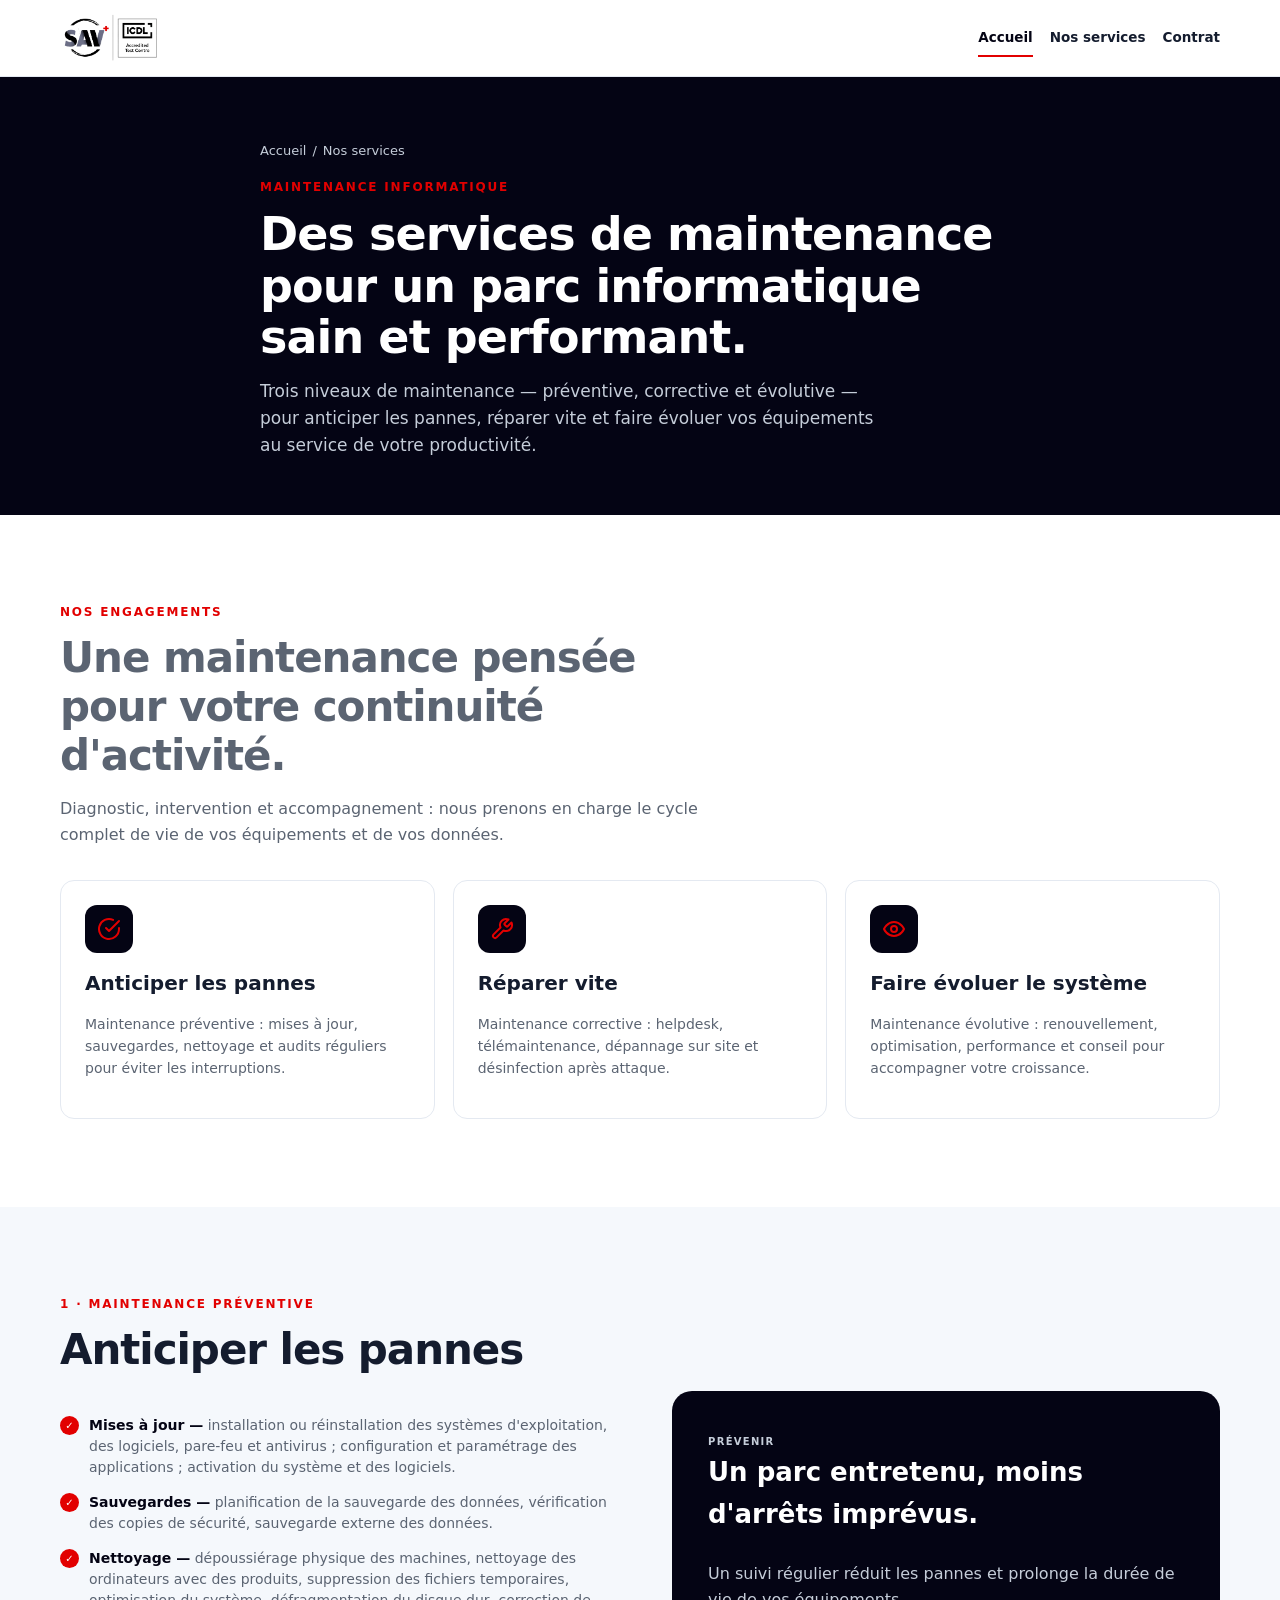
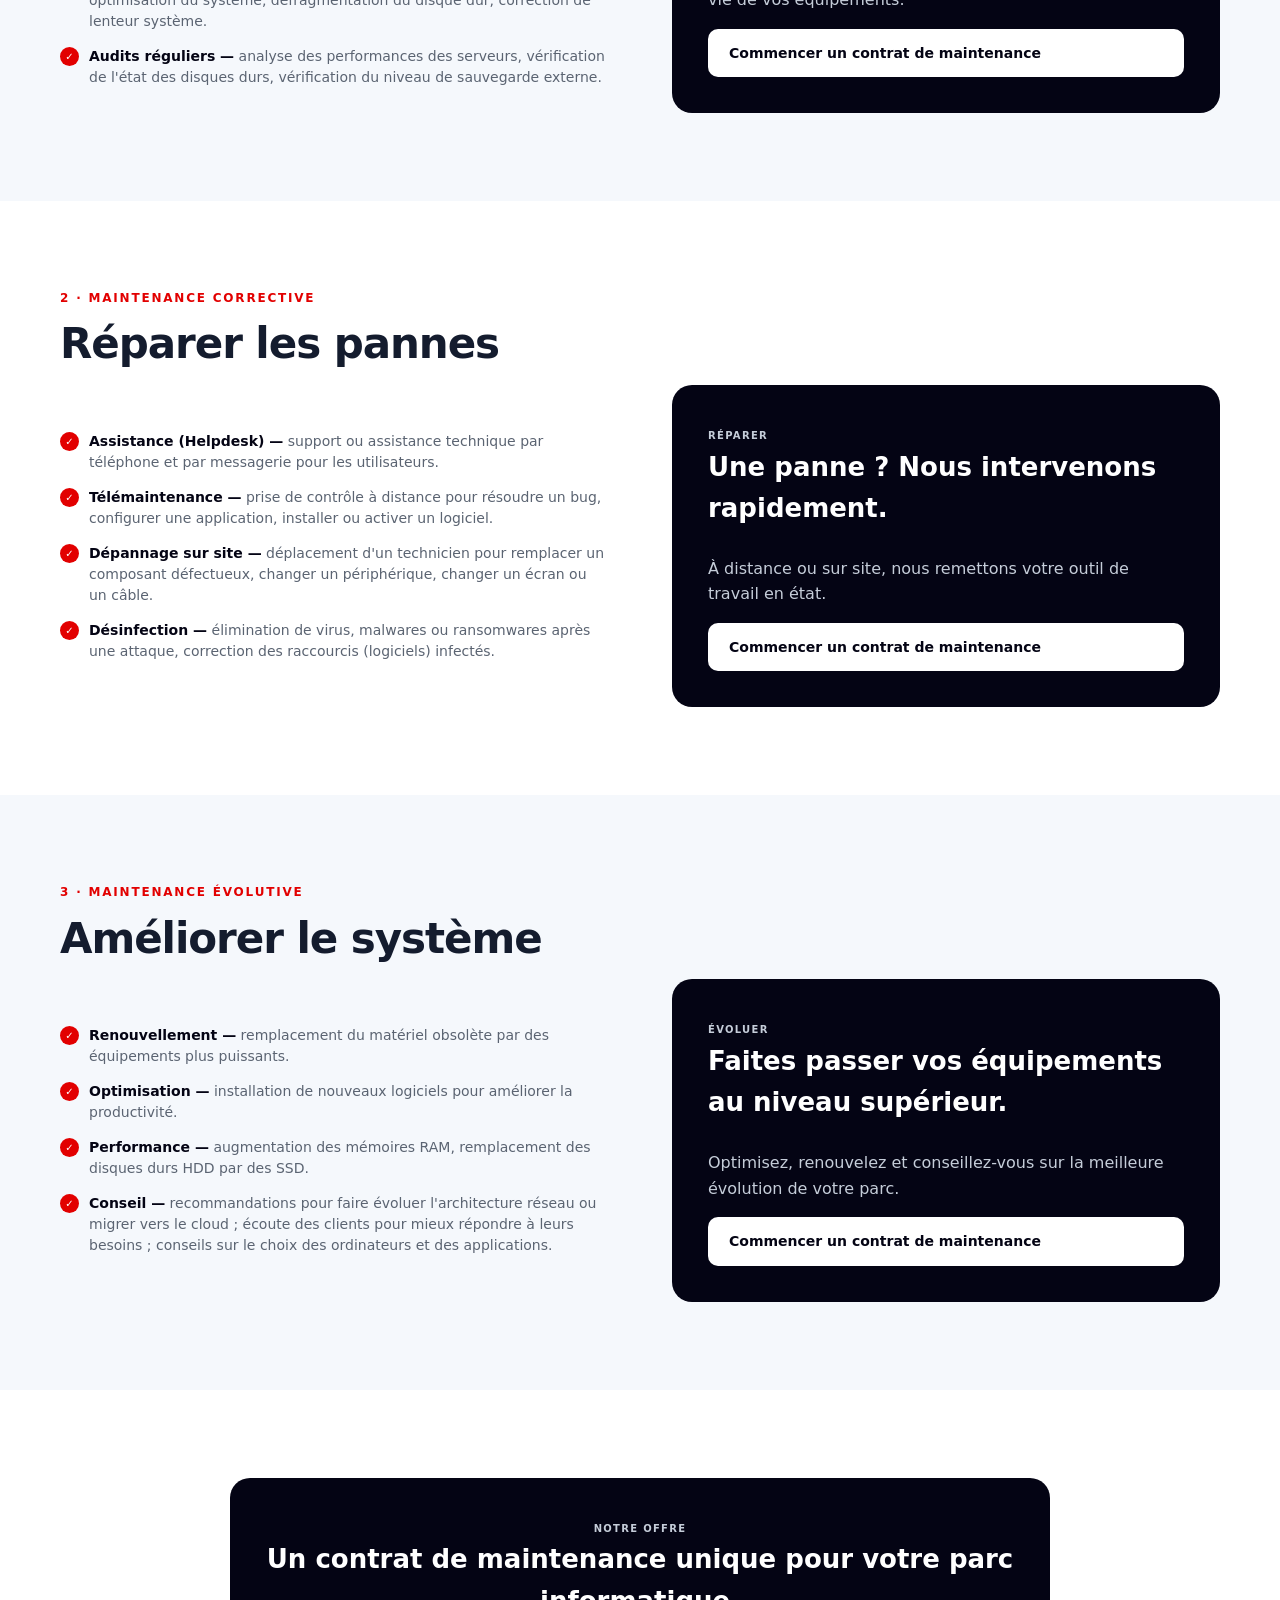
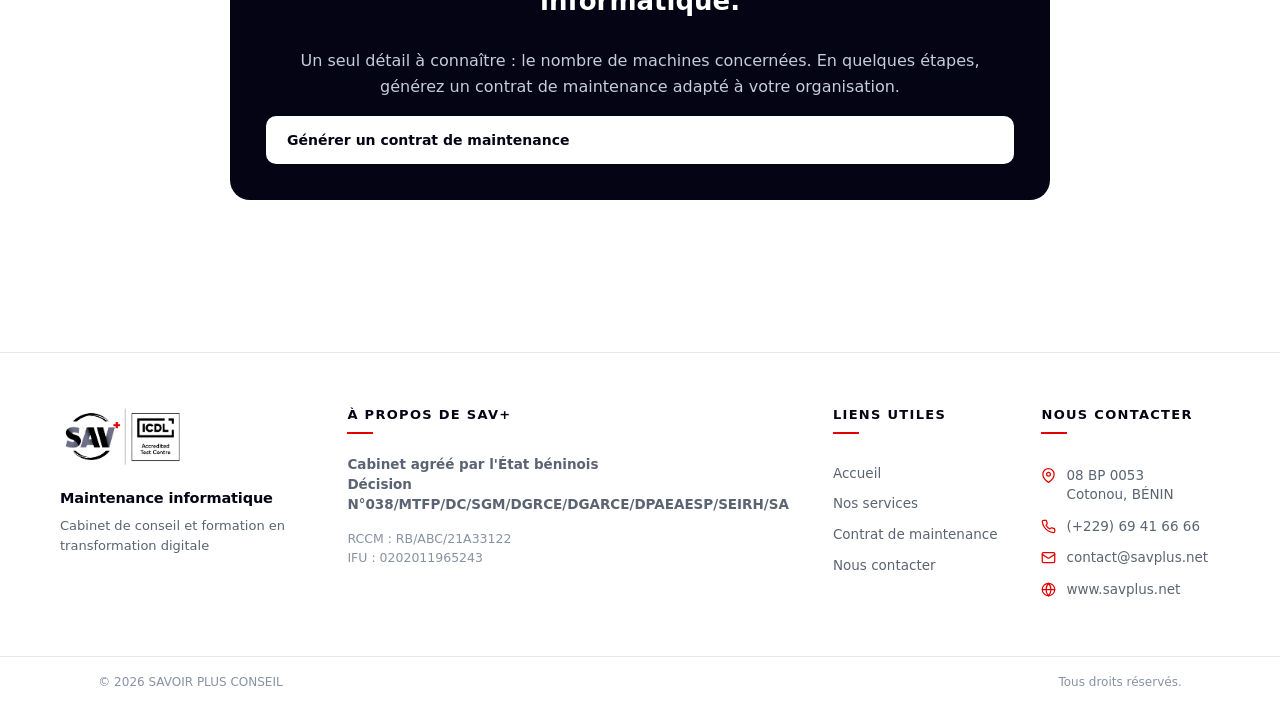
==== Maintenance_Services_Presentation/index.html @ a527054f "Initial commit: site de maintenance informatique SAV+ (refonte pro) Co-Authored-By: Claude Sonnet 5 " ====
<!doctype html>
<html lang="fr">
<head>
  <meta charset="utf-8">
  <meta name="viewport" content="width=device-width, initial-scale=1">
  <title>Nos services de maintenance informatique | SAVOIR PLUS CONSEIL</title>
  <meta name="description" content="Maintenance préventive, corrective et évolutive de votre parc informatique par SAVOIR PLUS CONSEIL : anticiper les pannes, réparer vite et faire évoluer votre système.">
  <link rel="stylesheet" href="styles.css">
</head>
<body>
<header class="site-header" id="siteHeader">
  <div class="container nav">
    <a class="brand" href="index.html"><img class="brand-logo" src="logo.webp" alt="SAV PLUS CONSEIL ICDL"></a>
    <nav id="siteNav">
      <a href="index.html" aria-current="page">Accueil</a>
      <a href="index.html#services">Nos services</a>
      <a href="maintenance.html">Contrat</a>
    </nav>
    <button class="nav-toggle" id="navToggle" aria-label="Ouvrir le menu" aria-expanded="false" aria-controls="siteNav"><span></span></button>
  </div>
</header>

<main>
<section class="page-hero">
  <div class="container page-hero-content">
    <div class="breadcrumb"><a href="index.html">Accueil</a><span>/</span><span>Nos services</span></div>
    <div class="eyebrow">MAINTENANCE INFORMATIQUE</div>
    <h1>Des services de maintenance pour un parc informatique sain et performant.</h1>
    <p>Trois niveaux de maintenance — préventive, corrective et évolutive — pour anticiper les pannes, réparer vite et faire évoluer vos équipements au service de votre productivité.</p>
  </div>
</section>

<section class="section">
  <div class="container">
    <div class="section-intro">
      <div class="eyebrow">NOS ENGAGEMENTS</div>
      <h2>Une maintenance pensée pour votre continuité d'activité.</h2>
      <p>Diagnostic, intervention et accompagnement : nous prenons en charge le cycle complet de vie de vos équipements et de vos données.</p>
    </div>
    <div class="cards cards-3">
      <article class="card">
        <div class="card-icon" aria-hidden="true"><svg viewBox="0 0 24 24" fill="none" stroke="currentColor" stroke-width="2" stroke-linecap="round" stroke-linejoin="round"><path d="M22 11.08V12a10 10 0 1 1-5.93-9.14"></path><polyline points="22 4 12 14.01 9 11.01"></polyline></svg></div>
        <h3>Anticiper les pannes</h3>
        <p>Maintenance préventive : mises à jour, sauvegardes, nettoyage et audits réguliers pour éviter les interruptions.</p>
      </article>
      <article class="card">
        <div class="card-icon" aria-hidden="true"><svg viewBox="0 0 24 24" fill="none" stroke="currentColor" stroke-width="2" stroke-linecap="round" stroke-linejoin="round"><path d="M14.7 6.3a1 1 0 0 0 0 1.4l1.6 1.6a1 1 0 0 0 1.4 0l3.77-3.77a6 6 0 0 1-7.94 7.94l-6.91 6.91a2.12 2.12 0 0 1-3-3l6.91-6.91a6 6 0 0 1 7.94-7.94l-3.76 3.76z"></path></svg></div>
        <h3>Réparer vite</h3>
        <p>Maintenance corrective : helpdesk, télémaintenance, dépannage sur site et désinfection après attaque.</p>
      </article>
      <article class="card">
        <div class="card-icon" aria-hidden="true"><svg viewBox="0 0 24 24" fill="none" stroke="currentColor" stroke-width="2" stroke-linecap="round" stroke-linejoin="round"><path d="M2 12s3-7 10-7 10 7 10 7-3 7-10 7-10-7-10-7Z"></path><circle cx="12" cy="12" r="3"></circle></svg></div>
        <h3>Faire évoluer le système</h3>
        <p>Maintenance évolutive : renouvellement, optimisation, performance et conseil pour accompagner votre croissance.</p>
      </article>
    </div>
  </div>
</section>

<section class="section section-alt" id="services">
  <div class="container">
    <div class="eyebrow">1 · MAINTENANCE PRÉVENTIVE</div>
    <h2>Anticiper les pannes</h2>
    <div class="two-col">
      <div>
        <ul class="check-list">
          <li><span><strong>Mises à jour —</strong> installation ou réinstallation des systèmes d'exploitation, des logiciels, pare-feu et antivirus ; configuration et paramétrage des applications ; activation du système et des logiciels.</span></li>
          <li><span><strong>Sauvegardes —</strong> planification de la sauvegarde des données, vérification des copies de sécurité, sauvegarde externe des données.</span></li>
          <li><span><strong>Nettoyage —</strong> dépoussiérage physique des machines, nettoyage des ordinateurs avec des produits, suppression des fichiers temporaires, optimisation du système, défragmentation du disque dur, correction de lenteur système.</span></li>
          <li><span><strong>Audits réguliers —</strong> analyse des performances des serveurs, vérification de l'état des disques durs, vérification du niveau de sauvegarde externe.</span></li>
        </ul>
      </div>
      <div class="cta-panel">
        <span class="tag">PRÉVENIR</span>
        <h3>Un parc entretenu, moins d'arrêts imprévus.</h3>
        <p>Un suivi régulier réduit les pannes et prolonge la durée de vie de vos équipements.</p>
        <a class="btn btn-primary btn-wide" href="maintenance.html">Commencer un contrat de maintenance</a>
      </div>
    </div>
  </div>
</section>

<section class="section">
  <div class="container">
    <div class="eyebrow">2 · MAINTENANCE CORRECTIVE</div>
    <h2>Réparer les pannes</h2>
    <div class="two-col">
      <div>
        <ul class="check-list">
          <li><span><strong>Assistance (Helpdesk) —</strong> support ou assistance technique par téléphone et par messagerie pour les utilisateurs.</span></li>
          <li><span><strong>Télémaintenance —</strong> prise de contrôle à distance pour résoudre un bug, configurer une application, installer ou activer un logiciel.</span></li>
          <li><span><strong>Dépannage sur site —</strong> déplacement d'un technicien pour remplacer un composant défectueux, changer un périphérique, changer un écran ou un câble.</span></li>
          <li><span><strong>Désinfection —</strong> élimination de virus, malwares ou ransomwares après une attaque, correction des raccourcis (logiciels) infectés.</span></li>
        </ul>
      </div>
      <div class="cta-panel">
        <span class="tag">RÉPARER</span>
        <h3>Une panne ? Nous intervenons rapidement.</h3>
        <p>À distance ou sur site, nous remettons votre outil de travail en état.</p>
        <a class="btn btn-primary btn-wide" href="maintenance.html">Commencer un contrat de maintenance</a>
      </div>
    </div>
  </div>
</section>

<section class="section section-alt">
  <div class="container">
    <div class="eyebrow">3 · MAINTENANCE ÉVOLUTIVE</div>
    <h2>Améliorer le système</h2>
    <div class="two-col">
      <div>
        <ul class="check-list">
          <li><span><strong>Renouvellement —</strong> remplacement du matériel obsolète par des équipements plus puissants.</span></li>
          <li><span><strong>Optimisation —</strong> installation de nouveaux logiciels pour améliorer la productivité.</span></li>
          <li><span><strong>Performance —</strong> augmentation des mémoires RAM, remplacement des disques durs HDD par des SSD.</span></li>
          <li><span><strong>Conseil —</strong> recommandations pour faire évoluer l'architecture réseau ou migrer vers le cloud ; écoute des clients pour mieux répondre à leurs besoins ; conseils sur le choix des ordinateurs et des applications.</span></li>
        </ul>
      </div>
      <div class="cta-panel">
        <span class="tag">ÉVOLUER</span>
        <h3>Faites passer vos équipements au niveau supérieur.</h3>
        <p>Optimisez, renouvelez et conseillez-vous sur la meilleure évolution de votre parc.</p>
        <a class="btn btn-primary btn-wide" href="maintenance.html">Commencer un contrat de maintenance</a>
      </div>
    </div>
  </div>
</section>

<section class="section">
  <div class="container">
    <div class="cta-panel" style="max-width:820px;margin:0 auto;text-align:center">
      <span class="tag">NOTRE OFFRE</span>
      <h3>Un contrat de maintenance unique pour votre parc informatique.</h3>
      <p>Un seul détail à connaître : le nombre de machines concernées. En quelques étapes, générez un contrat de maintenance adapté à votre organisation.</p>
      <a class="btn btn-primary btn-wide" href="maintenance.html">Générer un contrat de maintenance</a>
    </div>
  </div>
</section>
</main>

<footer>
  <div class="container footer-grid">
    <div class="footer-col footer-identity">
      <a class="footer-brand" href="index.html"><img class="footer-logo" src="logo.webp" alt="SAV+"></a>
      <p class="footer-tagline">Maintenance informatique</p>
      <p class="footer-sub">Cabinet de conseil et formation en transformation digitale</p>
    </div>
    <div class="footer-col">
      <h4 class="footer-title">À propos de SAV+</h4>
      <p class="footer-stat">Cabinet agréé par l'État béninois<br>Décision N°038/MTFP/DC/SGM/DGRCE/DGARCE/DPAEAESP/SEIRH/SA</p>
      <p class="footer-meta">RCCM : RB/ABC/21A33122<br>IFU : 0202011965243</p>
    </div>
    <div class="footer-col footer-links">
      <h4 class="footer-title">Liens utiles</h4>
      <a href="index.html">Accueil</a>
      <a href="index.html#services">Nos services</a>
      <a href="maintenance.html">Contrat de maintenance</a>
      <a href="mailto:contact@savplus.net">Nous contacter</a>
    </div>
    <div class="footer-col footer-contact">
      <h4 class="footer-title">Nous contacter</h4>
      <p class="footer-line"><svg viewBox="0 0 24 24" fill="none" stroke="currentColor" stroke-width="2" stroke-linecap="round" stroke-linejoin="round" aria-hidden="true"><path d="M21 10c0 7-9 13-9 13s-9-6-9-13a9 9 0 0 1 18 0z"/><circle cx="12" cy="10" r="3"/></svg><span>08 BP 0053<br>Cotonou, BÉNIN</span></p>
      <p class="footer-line"><svg viewBox="0 0 24 24" fill="none" stroke="currentColor" stroke-width="2" stroke-linecap="round" stroke-linejoin="round" aria-hidden="true"><path d="M22 16.92v3a2 2 0 0 1-2.18 2 19.79 19.79 0 0 1-8.63-3.07 19.5 19.5 0 0 1-6-6 19.79 19.79 0 0 1-3.07-8.67A2 2 0 0 1 4.11 2h3a2 2 0 0 1 2 1.72c.13.96.36 1.9.7 2.81a2 2 0 0 1-.45 2.11L8.09 9.91a16 16 0 0 0 6 6l1.27-1.27a2 2 0 0 1 2.11-.45c.91.34 1.85.57 2.81.7A2 2 0 0 1 22 16.92z"/></svg><a href="tel:+2290169416666">(+229) 69 41 66 66</a></p>
      <p class="footer-line"><svg viewBox="0 0 24 24" fill="none" stroke="currentColor" stroke-width="2" stroke-linecap="round" stroke-linejoin="round" aria-hidden="true"><rect width="20" height="16" x="2" y="4" rx="2"/><path d="m22 7-8.97 5.7a1.94 1.94 0 0 1-2.06 0L2 7"/></svg><a href="mailto:contact@savplus.net">contact@savplus.net</a></p>
      <p class="footer-line"><svg viewBox="0 0 24 24" fill="none" stroke="currentColor" stroke-width="2" stroke-linecap="round" stroke-linejoin="round" aria-hidden="true"><circle cx="12" cy="12" r="10"/><path d="M2 12h20"/><path d="M12 2a15.3 15.3 0 0 1 4 10 15.3 15.3 0 0 1-4 10 15.3 15.3 0 0 1-4-10 15.3 15.3 0 0 1 4-10z"/></svg><a href="https://savplus.net/" target="_blank" rel="noopener">www.savplus.net</a></p>
    </div>
  </div>
  <div class="footer-base">
    <div class="container footer-base-inner">
      <span>© 2026 SAVOIR PLUS CONSEIL</span>
      <span>Tous droits réservés.</span>
    </div>
  </div>
</footer>
<script src="script.js"></script>
</body>
</html>
---- Maintenance_Services_Presentation/styles.css ----
:root{
  --navy-950:#040414;
  --navy-900:#040414;
  --navy-800:#040414;
  --blue-700:#040414;
  --blue-600:#040414;
  --blue-100:#eef1f6;
  --blue-50:#eef1f6;
  --gold-500:#e20000;
  --gold-600:#e20000;
  --ink:#141c2e;
  --gray-600:#5b6472;
  --gray-400:#8792a3;
  --border:#e4e9f1;
  --bg-alt:#f5f8fc;
  --radius-lg:20px;
  --radius-md:14px;
  --shadow-sm:0 6px 18px rgba(10,30,60,.06);
  --shadow-md:0 20px 45px rgba(10,30,60,.12);
}
*{box-sizing:border-box}
html{scroll-behavior:smooth}
body{margin:0;font-family:"Inter",system-ui,Arial,sans-serif;color:var(--ink);background:#fff;line-height:1.6}
a{text-decoration:none;color:inherit}
img{max-width:100%;display:block}
.container{width:min(1160px,92%);margin:auto}

/* Header */
.site-header{position:sticky;top:0;z-index:30;background:rgba(255,255,255,.94);backdrop-filter:saturate(180%) blur(10px);border-bottom:1px solid var(--border);transition:box-shadow .25s ease}
.site-header.scrolled{box-shadow:0 8px 24px rgba(10,30,60,.08)}
.nav{height:76px;display:flex;align-items:center;gap:30px}
.brand{display:flex;align-items:center;gap:8px;font-weight:800;letter-spacing:.05em}
.brand .brand-logo{height:52px;width:auto;display:block}
.brand-mark{display:inline-flex;background:linear-gradient(135deg,var(--blue-700),var(--navy-800));color:#fff;padding:7px 10px;border-radius:8px;font-weight:900}
.nav nav{display:flex;align-items:center;gap:17px;margin-left:auto;font-size:13.5px;font-weight:600}
.nav nav a:not(.btn){position:relative;padding:4px 0;display:inline-flex;align-items:center;gap:6px;flex:none;white-space:nowrap}
.nav nav a:not(.btn):hover{color:var(--blue-700)}
.nav-icon{display:inline-flex;color:var(--gold-500);transition:transform .2s ease,color .2s ease}
.nav-icon svg{width:15px;height:15px}
.nav nav a:not(.btn)::after{content:"";position:absolute;left:0;right:100%;bottom:-4px;height:2px;background:var(--gold-500);transition:right .2s ease}
.nav nav a:not(.btn):hover::after{right:0}
.nav nav a[aria-current="page"]:not(.btn)::after{right:0}
.nav-shop-link{color:var(--gold-600);font-weight:800}
.nav-cta{display:flex;align-items:center;gap:8px;margin-left:6px;padding-left:16px;border-left:1px solid var(--border);flex:none}
.nav .btn{padding:9px 15px;font-size:13px;gap:6px}
.nav .btn-icon svg{width:14px;height:14px}
.nav .btn-light{background:transparent;border:1px solid var(--border);color:var(--navy-900);box-shadow:none}
.nav .btn-light:hover{background:var(--blue-50);border-color:var(--navy-900);transform:translateY(-2px)}
.nav-toggle{display:none;margin-left:auto;background:none;border:1px solid var(--border);border-radius:10px;width:42px;height:42px;align-items:center;justify-content:center;cursor:pointer}
.nav-toggle span,.nav-toggle span::before,.nav-toggle span::after{content:"";display:block;width:20px;height:2px;background:var(--ink);position:relative;transition:.2s}
.nav-toggle span::before{position:absolute;top:-6px}
.nav-toggle span::after{position:absolute;top:6px}

/* Buttons */
.btn{display:inline-block;border-radius:10px;padding:12px 20px;font-weight:750;font-size:14px;border:1px solid transparent;transition:transform .15s ease,box-shadow .15s ease,background .15s ease}
.btn-primary{background:var(--blue-700);color:#fff;box-shadow:0 10px 24px rgba(4,4,20,.25)}
.btn-primary:hover{background:var(--navy-800);transform:translateY(-1px)}
.btn-light{background:var(--blue-100);color:var(--navy-900)}
.btn-light:hover{background:#eef1f6}
.btn-outline{border-color:var(--blue-700);color:var(--blue-700);margin-top:10px}
.btn-outline:hover{background:var(--blue-50)}
.btn-white{background:#fff;color:var(--navy-900);margin-left:8px}
.btn-white:hover{background:var(--gold-500);color:#fff}
.btn-wide{display:block;text-align:center;width:100%}
.btn-gold{background:var(--gold-500);color:#fff}
.btn-gold:hover{background:var(--gold-600)}

/* Contact form */
.contact-form{max-width:760px;margin-top:20px;display:grid;gap:16px}
.contact-form .field{display:grid;gap:6px}
.contact-form label{font-weight:700;font-size:14px}
.contact-form input,.contact-form textarea,.contact-form select{width:100%;padding:12px 14px;border:1px solid var(--border);border-radius:10px;font:inherit;color:var(--ink);background:#fff}
.contact-form input:focus,.contact-form textarea:focus,.contact-form select:focus{outline:none;border-color:var(--blue-700);box-shadow:0 0 0 3px var(--blue-100)}
.contact-form textarea{min-height:140px;resize:vertical}
.contact-form .row{display:grid;grid-template-columns:1fr 1fr;gap:16px}
.contact-form .btn-wide{margin-top:4px}
.contact-form .hint{font-size:13px;color:var(--gray-600)}
.form-success{border-left:4px solid var(--gold-500);background:var(--bg-alt);border-radius:10px;padding:16px 20px;margin-top:16px}
.hidden{display:none!important}

/* Hero */
.hero{position:relative;padding:96px 0 72px;overflow:hidden;background:linear-gradient(180deg,var(--navy-950) 0%,var(--navy-900) 100%);color:#fff}
.hero::before{content:"";position:absolute;inset:0;background:url("assets/images/hero-formation.webp") center 30%/cover no-repeat;opacity:.36}
.hero::after{content:"";position:absolute;inset:0;background:rgba(4,4,20,.72)}
.hero-grid{position:relative;z-index:1;display:grid;grid-template-columns:1.35fr .75fr;gap:70px;align-items:center}
.eyebrow{font-size:12px;font-weight:850;letter-spacing:.15em;color:var(--gold-500);margin-bottom:12px}
.hero h1{font-size:clamp(38px,4.6vw,60px);line-height:1.08;margin:0 0 20px;letter-spacing:-.03em;color:#fff}
.hero h1 span{color:var(--gold-500)}
.lead{font-size:18px;color:#c5cdd9;max-width:640px}
.hero-actions{display:flex;gap:12px;margin:30px 0;flex-wrap:wrap}
.trust-row{display:flex;gap:38px;margin-top:30px;flex-wrap:wrap}
.trust-row div{display:flex;flex-direction:column}
.trust-row strong{font-size:23px;color:#fff}
.trust-row span{font-size:12px;color:#c5cdd9}
.hero-card{position:relative;background:linear-gradient(160deg,rgba(255,255,255,.08),rgba(255,255,255,.015) 45%),linear-gradient(160deg,var(--navy-800),var(--navy-950));border-radius:var(--radius-lg);padding:22px;color:#fff;box-shadow:0 30px 70px rgba(0,0,0,.55),0 0 0 1px rgba(255,255,255,.1);border:1px solid rgba(255,255,255,.18)}
.hero-card::before{content:"";position:absolute;top:0;left:26px;right:26px;height:3px;border-radius:0 0 3px 3px;background:var(--gold-500)}
.card-top{font-size:11px;letter-spacing:.15em;font-weight:800;opacity:.85}
.certificate{background:#fff;color:var(--ink);border-radius:16px;margin:20px 0;padding:35px 25px;text-align:center;min-height:250px;display:flex;flex-direction:column;justify-content:center}
.certificate-logo{width:110px;height:auto;margin:0 auto 18px;display:block}
.certificate p{font-size:12px;color:var(--gray-600);margin:0}
.certificate strong{font-size:24px;margin:8px 0}
.certificate small{color:var(--blue-700);font-weight:700}
.hero-note{font-size:13px;text-align:center;opacity:.9}

/* Sections */
.section{padding:88px 0}
.section-alt{background:var(--bg-alt)}
.two-col{display:grid;grid-template-columns:1fr 1fr;gap:64px;align-items:center}
.section h2{font-size:clamp(28px,3.6vw,42px);line-height:1.16;margin:0 0 16px;letter-spacing:-.025em}
.feature-list{margin-top:32px}
.feature-list div{display:flex;gap:18px;padding:18px 0;border-bottom:1px solid var(--border)}
.feature-list b{color:var(--blue-700);font-size:15px}

.info-panel,.cta-panel{background:var(--blue-50);border-radius:var(--radius-lg);padding:36px;border:1px solid var(--border)}
.info-panel h3,.cta-panel h3{font-size:26px;margin-top:0}
.text-link{color:var(--blue-700);font-weight:750}
.section-intro{color:var(--gray-600);max-width:680px}

.cards{display:grid;grid-template-columns:repeat(4,1fr);gap:18px;margin-top:32px}
.cards-3{grid-template-columns:repeat(3,1fr)}
.cards-3 .card ul{margin-top:8px}
.card{background:#fff;border:1px solid var(--border);border-radius:var(--radius-md);padding:24px;transition:transform .18s ease,box-shadow .18s ease}
.card:hover{transform:translateY(-4px);box-shadow:var(--shadow-sm)}
.card.featured{border:2px solid var(--gold-500);box-shadow:0 15px 35px rgba(226,0,0,.15);position:relative}
.card.featured::before{content:"POPULAIRE";position:absolute;top:-11px;right:20px;background:var(--gold-500);color:#fff;font-size:10px;font-weight:850;letter-spacing:.08em;padding:4px 10px;border-radius:999px}
.tag{font-size:10px;letter-spacing:.13em;font-weight:850;color:var(--blue-700)}
.card h3{margin:10px 0;font-size:20px}
.card p{color:var(--gray-600);font-size:14px}
.card ul{padding-left:18px;color:#3d4a60;font-size:13px}
.footnote{font-size:12px;color:var(--gray-400);margin-top:18px}

.audience-grid{display:grid;grid-template-columns:repeat(4,1fr);gap:18px;margin-top:32px}
.audience-card{padding:0;border:1px solid var(--border);border-radius:16px;overflow:hidden;background:#fff;transition:transform .18s ease,box-shadow .18s ease}
.audience-card:hover{transform:translateY(-4px);box-shadow:var(--shadow-sm)}
.audience-photo{height:130px;background-size:cover;background-position:center}
.audience-body{padding:20px 22px 24px}
.audience-icon{font-size:24px}
.audience-card h3{margin:10px 0 5px;font-size:17px}
.audience-card p{color:var(--gray-600);font-size:14px;margin:0}

.section-dark{background:linear-gradient(180deg,var(--navy-950),var(--navy-900));color:#fff}
.section-dark .eyebrow{color:var(--gold-500)}
.steps{display:grid;grid-template-columns:repeat(4,1fr);gap:20px;margin-top:40px}
.steps-3{grid-template-columns:repeat(3,1fr)}
.steps div{border-top:2px solid rgba(255,255,255,.16);padding-top:20px}
.steps b{display:grid;place-items:center;width:38px;height:38px;border-radius:50%;background:var(--gold-500);color:#fff;margin-bottom:15px;font-size:15px}
.steps h3{margin:0 0 5px}
.steps p{color:#c5cdd9;font-size:14px}

/* Bloc chiffres clés : typo plutôt que rond serré */
.stat-grid{display:grid;grid-template-columns:repeat(4,1fr);gap:24px;margin-top:40px}
.stat-grid>div{border-top:2px solid rgba(255,255,255,.16);padding-top:24px}
.stat-number{display:block;font-size:clamp(30px,3vw,40px);font-weight:900;color:var(--gold-500);letter-spacing:-.02em;line-height:1}
.stat-grid h3{margin:16px 0 6px;font-size:16px}
.stat-grid p{color:#c5cdd9;font-size:14px;margin:0}
@media(max-width:900px){.stat-grid{grid-template-columns:repeat(2,1fr)}}
@media(max-width:600px){.stat-grid{grid-template-columns:1fr}}

.contact-card{background:#fff;border:1px solid var(--border);border-radius:16px;padding:22px}
.contact-card strong{color:var(--navy-900)}
.micro-note{font-weight:400;font-size:12px;color:var(--gray-400)}
.cta-panel{background:linear-gradient(135deg,var(--blue-700),var(--navy-800));color:#fff;border:none}
.cta-panel .tag{color:#c5cdd9}
.cta-panel p{color:#c5cdd9}
.cta-panel .btn-primary{background:#fff;color:var(--navy-900);box-shadow:none}
.cta-panel .btn-primary:hover{background:var(--gold-500);color:#fff}
.cta-panel .btn-outline{border-color:rgba(255,255,255,.5);color:#fff}
.cta-panel .btn-outline:hover{background:rgba(255,255,255,.1)}

.enterprise-media{display:grid;grid-template-columns:1.1fr .9fr;gap:16px;margin-top:36px}
.enterprise-media img{width:100%;border-radius:var(--radius-md);object-fit:cover;box-shadow:var(--shadow-sm)}
.enterprise-media>img{aspect-ratio:3/4}
.enterprise-media-stack{display:flex;flex-direction:column;gap:16px}
.enterprise-media-stack img{aspect-ratio:16/10;flex:1}
.enterprise-grid{display:grid;grid-template-columns:repeat(4,1fr);gap:15px;margin-top:36px}
.enterprise-grid div{background:#fff;border:1px solid var(--border);border-radius:14px;padding:22px}
.enterprise-grid strong,.enterprise-grid span{display:block}
.enterprise-grid span{color:var(--gray-600);font-size:13px;margin-top:5px}

.contact-strip{background:linear-gradient(120deg,var(--blue-700),var(--navy-900));color:#fff;padding:55px 0}
.contact-strip .eyebrow{color:#c5cdd9}
.contact-flex{display:flex;justify-content:space-between;align-items:center;gap:30px;flex-wrap:wrap}
.contact-flex h2{margin:0;font-size:29px}

footer{background:#fff;border-top:1px solid var(--border);margin-top:64px}
.footer-grid{display:grid;grid-template-columns:1.5fr 1fr 1fr 1.1fr;gap:44px;padding:52px 0 56px;align-items:start}
.footer-col{display:flex;flex-direction:column}
.footer-identity{max-width:270px}
.footer-brand{display:inline-block;margin-bottom:18px}
.footer-logo{height:64px;width:auto;display:block}
.footer-tagline{font-size:14.5px;font-weight:800;color:var(--navy-900);margin:0 0 6px;letter-spacing:-.01em}
.footer-sub{font-size:13px;color:var(--gray-600);margin:0;line-height:1.55}
.footer-title{font-size:13px;font-weight:900;color:var(--navy-900);text-transform:uppercase;letter-spacing:.1em;margin:0 0 20px;padding-bottom:8px;position:relative}
.footer-title::after{content:"";position:absolute;left:0;bottom:0;width:26px;height:2px;background:var(--gold-500)}
.footer-stat{font-size:13.5px;font-weight:600;color:var(--gray-600);margin:0 0 14px;line-height:1.5}
.footer-meta{font-size:12.5px;color:var(--gray-400);margin:0;line-height:1.55}
.footer-links{display:flex;flex-direction:column;gap:9px;font-size:13.5px}
.footer-links a{color:var(--gray-600);width:max-content;position:relative;transition:color .15s ease}
.footer-links a:hover{color:var(--gold-600)}
.footer-contact{display:flex;flex-direction:column;gap:12px;font-size:13.5px}
.footer-line{display:flex;align-items:flex-start;gap:10px;margin:0;color:var(--gray-600);line-height:1.45}
.footer-line svg{width:15px;height:15px;flex-shrink:0;margin-top:2px;color:var(--gold-500)}
.footer-line a{color:var(--gray-600);transition:color .15s ease}
.footer-line a:hover{color:var(--gold-600)}
.footer-base{border-top:1px solid var(--border);padding:16px 4%}
.footer-base-inner{display:flex;justify-content:space-between;gap:10px;flex-wrap:wrap;font-size:12px;color:var(--gray-400)}

/* Sub-page hero */
.page-hero{position:relative;padding:64px 0 56px;overflow:hidden;background:linear-gradient(180deg,var(--navy-950),var(--navy-900));color:#fff}
.page-hero.with-photo::before{content:"";position:absolute;inset:0;background-image:var(--bg);background-size:cover;background-position:center;opacity:.22}
.page-hero.with-photo::after{content:"";position:absolute;inset:0;background:rgba(4,4,20,.8)}
.page-hero-content{position:relative;z-index:1;max-width:760px}
.breadcrumb{font-size:13px;color:#c5cdd9;margin-bottom:16px;display:flex;gap:6px;align-items:center;flex-wrap:wrap}
.breadcrumb a{color:#c5cdd9}
.breadcrumb a:hover{color:var(--gold-500)}
.page-hero h1{font-size:clamp(30px,3.8vw,46px);margin:0 0 14px;letter-spacing:-.02em;color:#fff;line-height:1.12}
.page-hero p{color:#c5cdd9;font-size:17px;max-width:640px;margin:0}
.nav nav a[aria-current="page"]:not(.btn){color:var(--blue-700)}

/* Zigzag feature rows */
.feature-row{display:grid;grid-template-columns:1fr 1fr;gap:60px;align-items:center;padding:56px 0}
.feature-row:not(:last-child){border-bottom:1px solid var(--border)}
.feature-row.reverse .feature-row-media{order:2}
.feature-row-media img{border-radius:var(--radius-lg);box-shadow:var(--shadow-md);aspect-ratio:4/3;object-fit:cover;width:100%}
.feature-row-media.media-contain{display:flex;align-items:center;justify-content:center}
.feature-row-media.media-contain img{aspect-ratio:auto;object-fit:contain;box-shadow:none;border-radius:0;width:auto;max-width:100%;max-height:360px}
.feature-row-body h2{margin:0 0 14px}
.feature-row-body ul{padding-left:20px;color:#3d4a60;margin:16px 0 0}
.feature-row-body li{margin-bottom:8px}

/* Program detail blocks */
.program-detail{border:1px solid var(--border);border-radius:var(--radius-lg);overflow:hidden;margin-bottom:26px;display:grid;grid-template-columns:.85fr 1.15fr}
.program-detail img{width:100%;height:100%;object-fit:cover;aspect-ratio:3/4}
.program-detail-body{padding:34px}
.program-detail-body h3{margin:6px 0 12px;font-size:23px}
.program-detail-body p{color:var(--gray-600)}
.module-pills{display:flex;flex-wrap:wrap;gap:8px;margin-top:16px}
.module-pill{background:var(--blue-50);color:var(--navy-900);border:1px solid var(--border);font-size:12px;font-weight:700;padding:6px 12px;border-radius:999px}

/* Timeline (processus) */
.timeline{margin-top:44px}
.timeline-item{position:relative;padding-bottom:50px}
.timeline-item:not(:last-child)::before{content:"";position:absolute;left:54px;top:112px;bottom:-6px;width:2px;background:var(--border)}
.timeline-head{display:flex;align-items:center;gap:24px;margin-bottom:22px}
.timeline-num{flex:none;width:108px;height:108px;border-radius:50%;background:linear-gradient(135deg,var(--blue-700),var(--navy-800));color:#fff;display:grid;place-items:center;font-size:30px;font-weight:900;box-shadow:var(--shadow-sm)}
.timeline-head h3{margin:0;font-size:24px}
.timeline-body{display:grid;grid-template-columns:1.1fr .9fr;gap:30px;align-items:center;padding-left:132px}
.timeline-body img{border-radius:var(--radius-md);object-fit:cover;width:100%;aspect-ratio:16/10;box-shadow:var(--shadow-sm)}
.timeline-body p{color:var(--gray-600)}

/* Gallery grid */
.gallery-grid{display:grid;grid-template-columns:repeat(3,1fr);gap:16px;margin-top:32px}
.gallery-grid img{width:100%;aspect-ratio:4/3;object-fit:cover;border-radius:var(--radius-md);box-shadow:var(--shadow-sm)}
.gallery-note{font-size:12px;color:var(--gray-400);margin-top:14px}

/* FAQ */
.faq-item{border-bottom:1px solid var(--border);padding:18px 0}
.faq-item summary{cursor:pointer;font-weight:750;font-size:16px;list-style:none;display:flex;justify-content:space-between;align-items:center;gap:16px}
.faq-item summary::-webkit-details-marker{display:none}
.faq-item summary::after{content:"+";font-size:20px;color:var(--blue-700);flex:none}
.faq-item[open] summary::after{content:"–"}
.faq-item p{color:var(--gray-600);margin:12px 0 0}

/* Contact page */
.contact-methods{display:grid;grid-template-columns:repeat(3,1fr);gap:18px;margin-top:32px}
.contact-method{background:#fff;border:1px solid var(--border);border-radius:var(--radius-md);padding:26px;text-align:center}
.contact-method .icon{width:46px;height:46px;border-radius:12px;background:var(--blue-50);color:var(--blue-700);display:grid;place-items:center;margin:0 auto 14px;font-size:20px}
.contact-method h3{margin:0 0 6px;font-size:16px}
.contact-method p{color:var(--gray-600);font-size:14px;margin:0 0 12px}
.map-link{display:inline-flex;align-items:center;gap:6px;color:var(--blue-700);font-weight:700;font-size:14px;margin-top:10px}

/* Contact page v2 : coordonnées + formulaire côte à côte */
.contact-layout{display:grid;grid-template-columns:.85fr 1.15fr;gap:56px;align-items:start;margin-top:8px}
.contact-methods-col{display:flex;flex-direction:column;gap:16px;margin-top:28px}
.contact-methods-col .contact-method{text-align:left;display:flex;align-items:flex-start;gap:16px;padding:20px}
.contact-methods-col .contact-method .icon{width:46px;height:46px;margin:0;flex:none;background:linear-gradient(135deg,var(--gold-500),var(--gold-600));color:#fff}
.contact-methods-col .contact-method .icon svg{width:20px;height:20px}
.contact-methods-col .contact-method:hover .icon{transform:scale(1.1) rotate(-6deg)}
.contact-methods-col .contact-method .body{flex:1}
.contact-methods-col .contact-method h3{margin:0 0 4px}
.contact-methods-col .contact-method p{margin:0 0 10px}

.input-icon{position:relative}
.input-icon svg{position:absolute;left:14px;top:50%;transform:translateY(-50%);width:18px;height:18px;color:var(--gray-400);pointer-events:none;transition:color .15s ease}
.input-icon input,.input-icon select{padding-left:42px}
.input-icon.input-icon-top svg{top:17px;transform:none}
.input-icon.input-icon-top textarea{padding-left:42px}
.input-icon:focus-within svg{color:var(--gold-500)}

@media(max-width:900px){
  .contact-layout{grid-template-columns:1fr;gap:44px}
}

@media(max-width:900px){
  .nav nav{position:absolute;top:76px;left:0;right:0;background:#fff;border-bottom:1px solid var(--border);flex-direction:column;align-items:stretch;gap:0;padding:8px 0;display:none;box-shadow:var(--shadow-sm)}
  .nav nav.open{display:flex}
  .nav nav a:not(.btn){padding:14px 6%;border-bottom:1px solid var(--border)}
  .nav-cta{flex-direction:column;align-items:stretch;border-left:none;margin:14px 6% 6px;padding-left:0;gap:10px}
  .nav-cta .btn{justify-content:center}
  .nav-toggle{display:flex}
  .hero-grid,.two-col{grid-template-columns:1fr}
  .cards{grid-template-columns:repeat(2,1fr)}
  .audience-grid,.steps,.enterprise-grid{grid-template-columns:repeat(2,1fr)}
  .enterprise-media{grid-template-columns:1fr}
  .hero{padding-top:40px}
  .contact-flex{flex-direction:column;align-items:flex-start}
  .feature-row,.program-detail{grid-template-columns:1fr}
  .feature-row.reverse .feature-row-media{order:0}
  .program-detail img{aspect-ratio:16/9}
  .gallery-grid{grid-template-columns:repeat(2,1fr)}
  .contact-methods{grid-template-columns:1fr}
  .timeline-body{grid-template-columns:1fr;padding-left:0;margin-top:18px}
  .timeline-item:not(:last-child)::before{left:29px}
  .timeline-num{width:56px;height:56px;font-size:18px}
}
@media(max-width:600px){
  .nav{gap:10px}
  .nav .btn{margin-left:0}
  .hero h1{font-size:38px}
  .hero-actions,.trust-row{flex-wrap:wrap}
  .cards,.audience-grid,.steps,.enterprise-grid,.footer-grid{grid-template-columns:1fr;gap:30px;padding:44px 0}
  .footer-brand{margin-bottom:14px}
  .footer-logo{height:56px}
  .footer-title{margin-bottom:14px}
  .section{padding:60px 0}
  .btn-white{margin:5px 0 0}
  .contact-flex h2{font-size:24px}
  .gallery-grid{grid-template-columns:1fr}
  .page-hero{padding:48px 0 44px}
  .contact-form .row{grid-template-columns:1fr}
}

/* ---------- workflow (processus) ---------- */
.workflow{list-style:none;margin:0 0 26px;padding:0}
.workflow li{display:flex;gap:16px;padding:16px 0;border-bottom:1px solid var(--border);align-items:flex-start}
.workflow li:last-child{border-bottom:none}
.workflow b{flex:none;width:34px;height:34px;border-radius:50%;background:var(--gold-500);color:#fff;display:grid;place-items:center;font-size:15px;margin-top:2px}
.workflow span{font-size:15px}
.journey{display:grid;grid-template-columns:repeat(4,1fr);gap:18px;margin-top:34px}
.journey>div{background:#fff;border:1px solid var(--border);border-radius:var(--radius-md);padding:24px;text-align:left;box-shadow:var(--shadow-sm);transition:transform .18s ease,box-shadow .18s ease}
.journey>div:hover{transform:translateY(-4px);box-shadow:var(--shadow-md)}
.journey-duration{display:inline-block;background:var(--navy-950);color:#fff;font-weight:800;font-size:12px;letter-spacing:.04em;padding:7px 14px;border-radius:999px;margin-bottom:16px}
.journey h3{margin:0 0 8px;font-size:17px}
.journey p{color:var(--gray-600);font-size:13px;margin:0}
.check-list{list-style:none;margin:0;padding:0;display:grid;gap:14px}
.check-list li{display:flex;align-items:flex-start;gap:10px;font-size:14px;color:var(--gray-600);line-height:1.5}
.check-list li::before{content:"✓";flex:none;width:19px;height:19px;margin-top:1px;border-radius:50%;background:var(--gold-500);color:#fff;font-size:10px;font-weight:900;display:grid;place-items:center}
.check-list li>span{flex:1;min-width:0}
.check-list strong{color:var(--navy-900);display:inline}

/* ---------- accreditation ---------- */
.accredit-banner{display:flex;align-items:flex-start;gap:24px;background:linear-gradient(135deg,var(--navy-950),var(--navy-900));color:#fff;border-radius:var(--radius-lg);padding:32px 34px;margin-top:28px;border:1px solid rgba(255,255,255,.14);box-shadow:0 20px 45px rgba(0,0,0,.35)}
.accredit-seal{flex:none;width:80px;height:80px;border:3px solid var(--gold-500);border-radius:50%;display:grid;place-items:center;text-align:center;font-size:11px;font-weight:900;line-height:1.15;letter-spacing:.04em;margin-top:2px}
.accredit-banner h3{margin:0 0 6px;font-size:21px}
.accredit-banner p{margin:0;font-size:14px;color:#c5cdd9}
.accredit-points{display:flex;flex-wrap:wrap;gap:18px 30px;margin-top:20px;padding-top:20px;border-top:1px solid rgba(255,255,255,.14)}
.accredit-points div{display:flex;align-items:center;gap:10px;font-size:13px;font-weight:700;color:#fff}
.accredit-ico{flex:none;display:grid;place-items:center;width:32px;height:32px;border-radius:9px;background:rgba(226,0,0,.18);color:var(--gold-500)}
.accredit-ico svg{width:16px;height:16px}

@media(max-width:900px){
  .journey{grid-template-columns:repeat(2,1fr)}
}
@media(max-width:600px){
  .journey{grid-template-columns:1fr}
  .accredit-banner{flex-direction:column;align-items:center;text-align:center;padding:20px}
  .accredit-points{justify-content:center}
  .accredit-points div{justify-content:center}
  .nav{height:auto;flex-wrap:wrap;gap:10px;padding:10px 0}
  .nav .brand-logo{height:44px}
  .nav .btn{font-size:13px;padding:9px 14px;flex:1;text-align:center}
  .nav nav{top:100%}
}

/* ---------- Refonte : icônes rouges + micro-animations ---------- */
.nav-icon{color:var(--gold-500);transition:transform .2s ease,color .2s ease}
.nav nav a:hover .nav-icon{transform:translateY(-2px) scale(1.1)}
.nav nav a[aria-current="page"] .nav-icon{color:var(--navy-900)}

.btn{display:inline-flex;align-items:center;gap:8px;transition:transform .15s ease,box-shadow .15s ease,background .15s ease}
.btn:hover{transform:translateY(-2px)}
.btn:active{transform:translateY(0)}
.btn-icon{display:inline-flex;flex:none;transition:transform .2s ease}
.btn-icon svg{width:16px;height:16px}
.btn:hover .btn-icon{transform:translateX(3px)}
.btn-gold:hover .btn-icon{transform:translateX(3px) rotate(6deg)}
.btn-primary:hover{box-shadow:0 14px 28px rgba(4,4,20,.3)}
.btn-gold{box-shadow:0 10px 24px rgba(226,0,0,.25)}
.btn-gold:hover{box-shadow:0 14px 28px rgba(226,0,0,.32)}
.btn-outline .btn-icon,.btn-light .btn-icon,.btn-white .btn-icon{color:var(--gold-500)}

/* icônes des cartes programmes */
.card{position:relative}
.card-icon{width:48px;height:48px;border-radius:12px;display:grid;place-items:center;background:linear-gradient(135deg,var(--navy-900),var(--navy-950));color:var(--gold-500);margin-bottom:14px;transition:transform .2s ease}
.card-icon svg{width:24px;height:24px}
.card:hover .card-icon{transform:scale(1.08) rotate(-4deg)}
.card.featured .card-icon{background:linear-gradient(135deg,var(--gold-500),var(--gold-600));color:#fff}
.program-detail-body .card-icon{margin-bottom:10px}

/* badge icône sur les cartes publics (accueil) */
.audience-photo{position:relative}
.audience-icon-badge{position:absolute;top:12px;right:12px;width:38px;height:38px;border-radius:10px;background:rgba(4,4,20,.78);color:var(--gold-500);display:grid;place-items:center;transition:transform .2s ease}
.audience-icon-badge svg{width:19px;height:19px}
.audience-card:hover .audience-icon-badge{transform:scale(1.12) rotate(4deg)}

/* icônes de contact */
.contact-method .icon{background:linear-gradient(135deg,var(--gold-500),var(--gold-600));color:#fff;transition:transform .2s ease}
.contact-method:hover .icon{transform:scale(1.1) rotate(-6deg)}

/* puces de modules avec point rouge */
.module-pill{display:inline-flex;align-items:center;gap:6px}
.module-pill::before{content:"";width:6px;height:6px;border-radius:50%;background:var(--gold-500);flex:none}

/* liens texte : légère animation au survol */
.text-link{display:inline-flex;align-items:center;gap:4px;transition:gap .2s ease,color .2s ease}
.text-link:hover{gap:8px;color:var(--gold-600)}
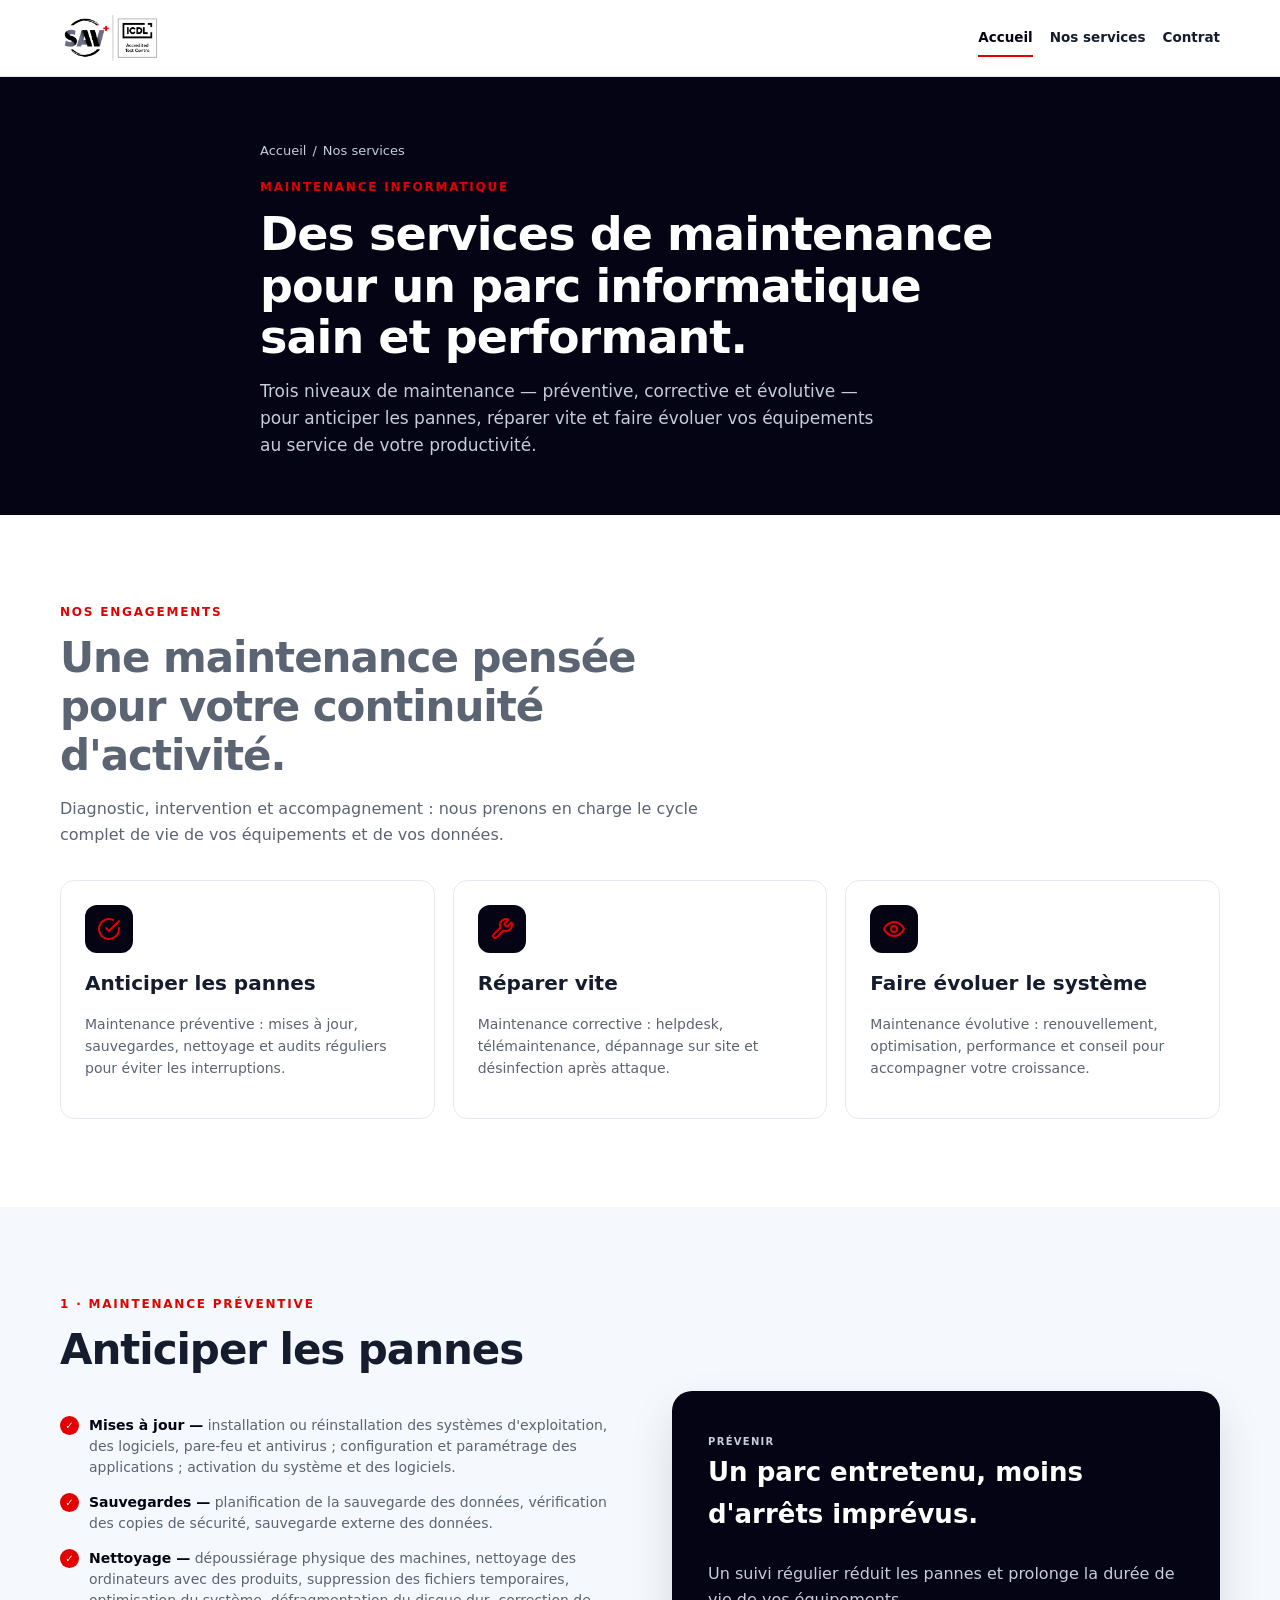
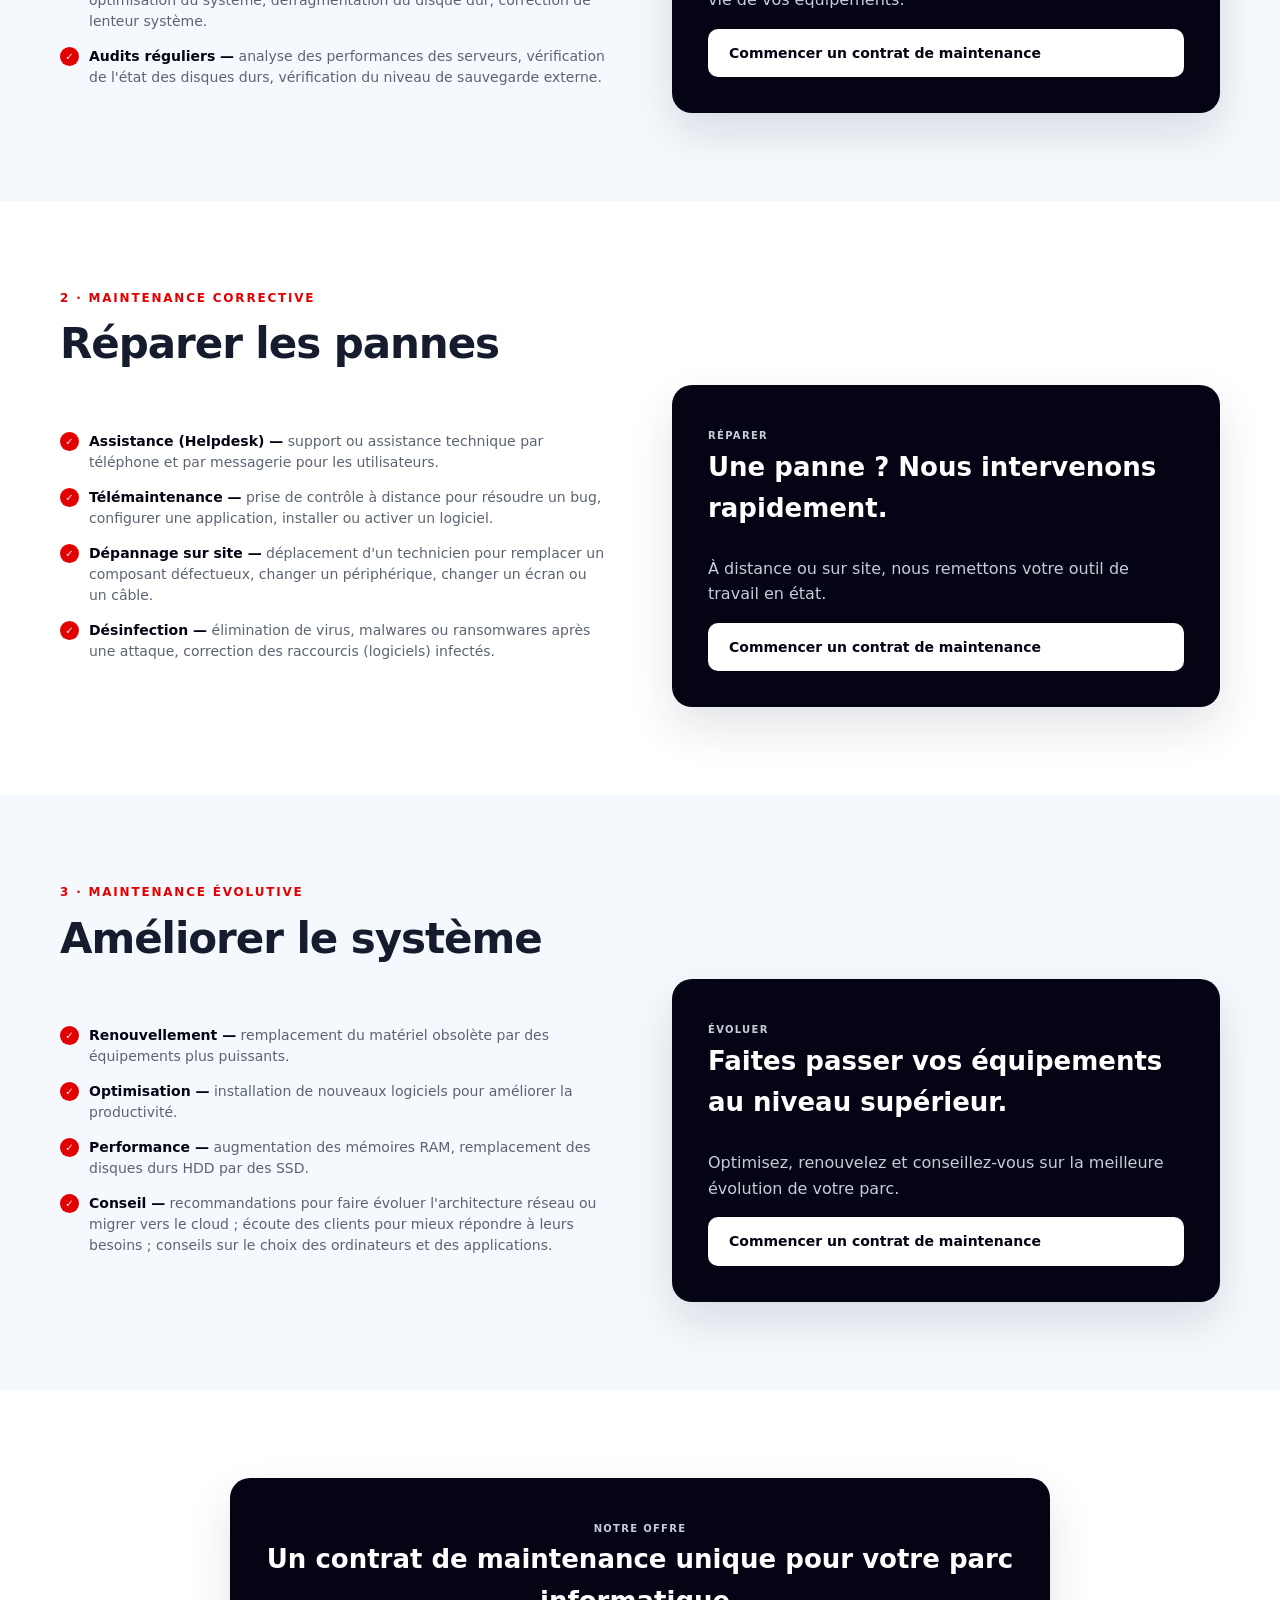
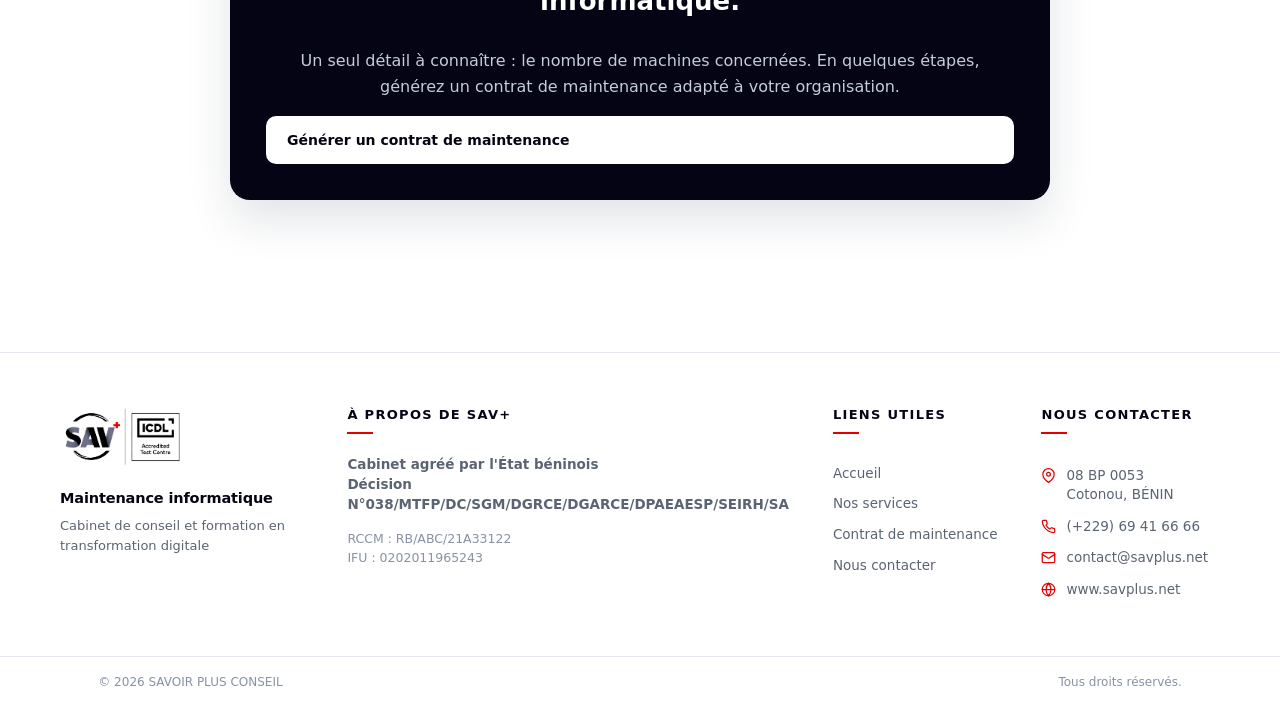
==== commit 5ccff266: "Amelioration et changement de photo" ====
--- a/Maintenance_Services_Presentation/index.html
+++ b/Maintenance_Services_Presentation/index.html
@@ -5,7 +5,7 @@
   <meta name="viewport" content="width=device-width, initial-scale=1">
   <title>Nos services de maintenance informatique | SAVOIR PLUS CONSEIL</title>
   <meta name="description" content="Maintenance préventive, corrective et évolutive de votre parc informatique par SAVOIR PLUS CONSEIL : anticiper les pannes, réparer vite et faire évoluer votre système.">
-  <link rel="stylesheet" href="styles.css">
+  <link rel="stylesheet" href="styles.css?v=anim-3">
 </head>
 <body>
 <header class="site-header" id="siteHeader">
@@ -172,6 +172,6 @@
     </div>
   </div>
 </footer>
-<script src="script.js"></script>
+<script src="script.js?v=anim-3"></script>
 </body>
-</html>+</html>
--- a/Maintenance_Services_Presentation/styles.css
+++ b/Maintenance_Services_Presentation/styles.css
@@ -414,3 +414,35 @@
 /* liens texte : légère animation au survol */
 .text-link{display:inline-flex;align-items:center;gap:4px;transition:gap .2s ease,color .2s ease}
 .text-link:hover{gap:8px;color:var(--gold-600)}
+
+/* ---------- Animations : apparition au scroll ---------- */
+@media(prefers-reduced-motion:no-preference){
+  .reveal,.reveal-auto{opacity:0;transform:translateY(30px) scale(.985);transition:opacity .72s cubic-bezier(.16,1,.3,1),transform .72s cubic-bezier(.16,1,.3,1);transition-delay:var(--reveal-delay,0ms)}
+  .reveal.is-visible,.reveal-auto.is-visible{opacity:1;transform:none}
+  .reveal-left{opacity:0;transform:translateX(-32px);transition:opacity .7s cubic-bezier(.16,1,.3,1),transform .7s cubic-bezier(.16,1,.3,1)}
+  .reveal-left.is-visible{opacity:1;transform:none}
+  .reveal-right{opacity:0;transform:translateX(32px);transition:opacity .7s cubic-bezier(.16,1,.3,1),transform .7s cubic-bezier(.16,1,.3,1)}
+  .reveal-right.is-visible{opacity:1;transform:none}
+  .reveal-stagger>*{opacity:0;transform:translateY(28px);transition:opacity .6s cubic-bezier(.16,1,.3,1),transform .6s cubic-bezier(.16,1,.3,1)}
+  .reveal-stagger.is-visible>*{opacity:1;transform:none}
+  .reveal-group>*{transition-delay:var(--reveal-delay,0ms)}
+  .reveal-group:not(.is-visible)>*{opacity:0;transform:translateY(28px)}
+  .reveal-group.is-visible>*{opacity:1;transform:none}
+  .reveal-group>*{transition-property:opacity,transform;transition-duration:.64s;transition-timing-function:cubic-bezier(.16,1,.3,1)}
+  .hero-card.is-visible,.accredit-banner.is-visible,.cta-panel.is-visible{animation:soft-glow .9s ease both}
+  @keyframes soft-glow{
+    0%{box-shadow:0 12px 30px rgba(0,0,0,.1)}
+    100%{box-shadow:var(--shadow-md)}
+  }
+}
+
+.no-js .reveal,.no-js .reveal-left,.no-js .reveal-right,.no-js .reveal-auto,.no-js .reveal-stagger>*,.no-js .reveal-group>*{opacity:1!important;transform:none!important}
+
+.gallery-grid img{transition:transform .5s cubic-bezier(.16,1,.3,1)}
+.gallery-grid img:hover{transform:scale(1.045)}
+.feature-row-media img{transition:transform .6s cubic-bezier(.16,1,.3,1)}
+.feature-row-media:hover img{transform:scale(1.03)}
+.timeline-num{transition:transform .3s ease}
+.timeline-item:hover .timeline-num{transform:scale(1.1)}
+.footer-logo,.brand-logo{transition:transform .25s ease}
+.brand:hover .brand-logo{transform:scale(1.04)}
